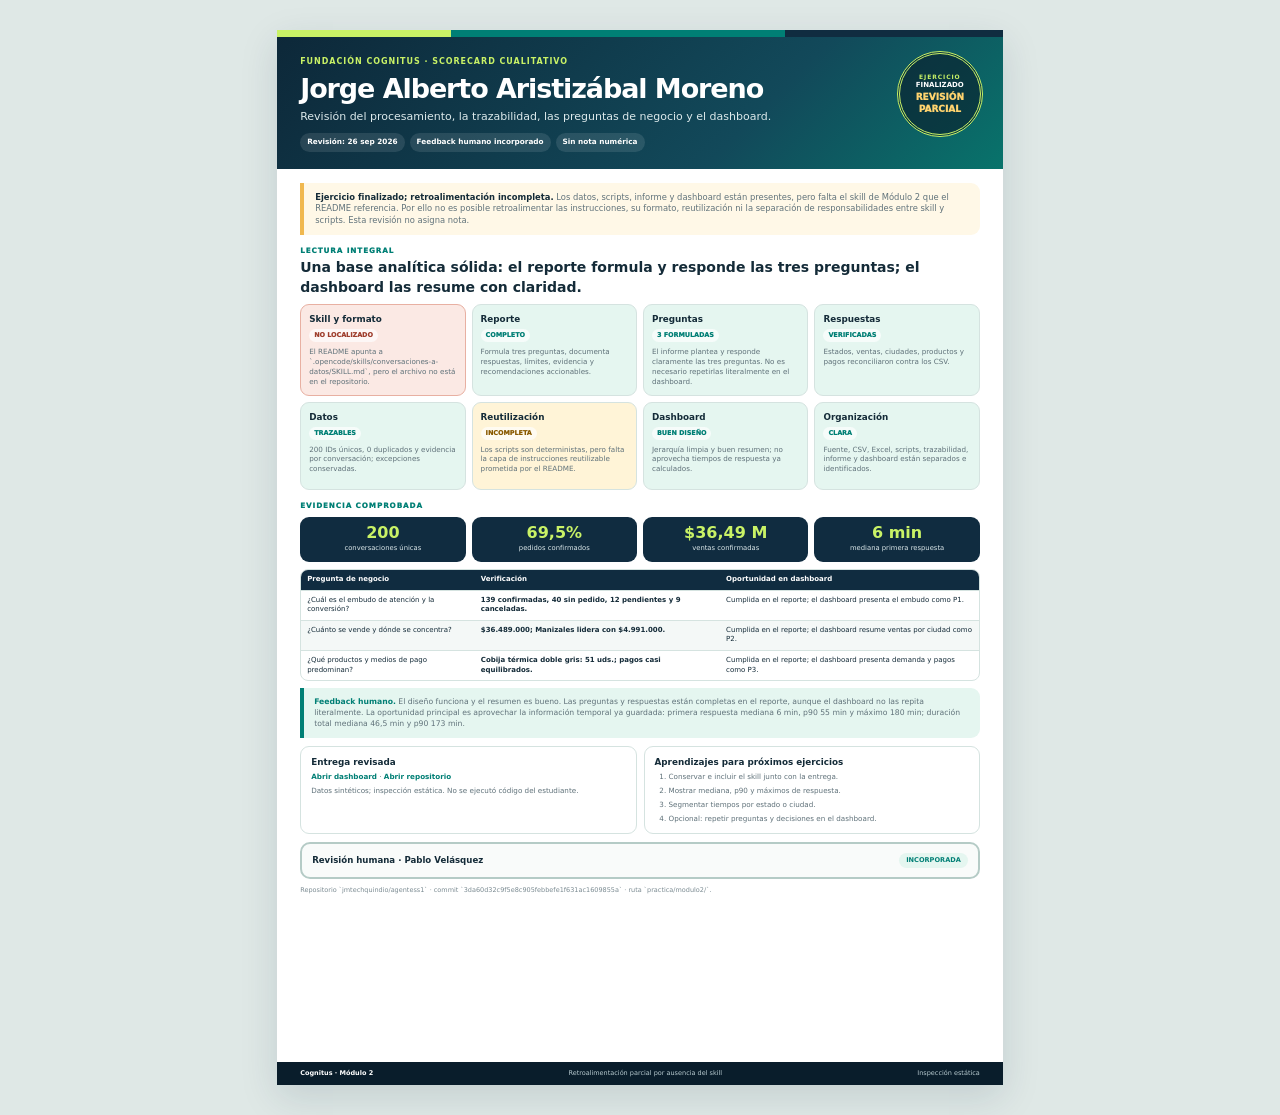
==== practica/modulo2/retroalimentacion/scorecard-jorge-alberto-aristizabal.html @ 7c9d4c4a "Add reviewed Module 2 scorecard (HTML)" ====
<!doctype html>
<html lang="es">
<head>
<meta charset="utf-8">
<meta name="viewport" content="width=device-width,initial-scale=1">
<meta name="robots" content="noindex,nofollow,noarchive">
<title>Scorecard · Módulo 2 · Jorge Alberto Aristizábal Moreno</title>
<style>
:root{--navy:#102c40;--teal:#007f75;--lime:#c9f266;--mint:#e5f6f0;--paper:#f4f8f7;--ink:#142b38;--muted:#60727a;--line:#d5e3e0;--amber:#fff4d7;--rose:#fbe9e4}
*{box-sizing:border-box}@page{size:A4;margin:9mm}html,body{margin:0;background:#dfe8e6;color:var(--ink);font:11px/1.38 Inter,ui-sans-serif,system-ui,-apple-system,"Segoe UI",sans-serif;-webkit-print-color-adjust:exact;print-color-adjust:exact}.sheet{width:192mm;min-height:279mm;margin:8mm auto;background:#fff;box-shadow:0 12px 36px #102c4022;position:relative;overflow:hidden}.stripe{height:7px;background:linear-gradient(90deg,var(--lime) 0 24%,var(--teal) 24% 70%,var(--navy) 70%)}header{padding:19px 23px 17px;color:#fff;background:linear-gradient(135deg,#0d2839,#12495a 65%,#08736b);position:relative}.brand{font-size:8px;font-weight:900;letter-spacing:.12em;text-transform:uppercase;color:var(--lime)}h1,h2,h3,p{margin:0}h1{font-size:27px;line-height:1;margin-top:8px;letter-spacing:-.04em;max-width:520px}header p{max-width:545px;margin-top:7px;color:#dce9eb}.meta{display:flex;gap:5px;flex-wrap:wrap;margin-top:9px}.pill{padding:4px 7px;border-radius:999px;background:#ffffff1b;font-size:7.3px;font-weight:800}.seal{position:absolute;right:20px;top:14px;width:86px;height:86px;border:3px double var(--lime);border-radius:50%;display:grid;place-content:center;text-align:center;background:#091d2b99}.seal b,.seal span,.seal em{display:block}.seal b{color:var(--lime);font-size:6px;letter-spacing:.15em}.seal span{font-size:7px;font-weight:900}.seal em{color:#ffd36e;font-style:normal;font-size:9px;font-weight:950}main{padding:14px 23px 28px}.notice{padding:9px 11px;border-left:4px solid #f0b84f;border-radius:0 9px 9px 0;background:#fff8e7;color:var(--muted);font-size:8.4px}.notice b{color:var(--ink)}.section{margin-top:11px}.label{color:var(--teal);font-size:7.2px;font-weight:950;letter-spacing:.13em;text-transform:uppercase}h2{font-size:14px;margin-top:2px}.grid{display:grid;grid-template-columns:repeat(4,1fr);gap:6px;margin-top:7px}.card{padding:8px;border:1px solid var(--line);border-radius:9px;min-height:88px;break-inside:avoid}.card.good{background:var(--mint)}.card.warn{background:var(--amber)}.card.alert{background:var(--rose);border-color:#e8b0a2}.card h3{font-size:8.8px}.status{display:inline-block;margin-top:4px;padding:2px 5px;border-radius:999px;background:#ffffffaa;color:var(--teal);font-size:6.4px;font-weight:950;text-transform:uppercase}.card.alert .status{color:#9f3f2e}.card.warn .status{color:#8a5a00}.card p{margin-top:5px;color:var(--muted);font-size:7.2px}.metrics{display:grid;grid-template-columns:repeat(4,1fr);gap:6px;margin-top:7px}.metric{padding:8px;border-radius:9px;background:var(--navy);text-align:center;color:#dce8ea}.metric strong{display:block;color:var(--lime);font-size:16px;line-height:1}.metric span{display:block;margin-top:3px;font-size:6.8px}.qtable{width:100%;margin-top:7px;border-collapse:separate;border-spacing:0;border:1px solid var(--line);border-radius:8px;overflow:hidden;font-size:7px}.qtable th{padding:5px 6px;background:var(--navy);color:#fff;text-align:left}.qtable td{padding:5px 6px;border-top:1px solid var(--line);vertical-align:top}.qtable tr:nth-child(even) td{background:var(--paper)}.finding{margin-top:7px;padding:9px 10px;border-left:4px solid var(--teal);border-radius:0 9px 9px 0;background:var(--mint);font-size:7.7px;color:var(--muted)}.finding b{color:var(--teal)}.bottom{display:grid;grid-template-columns:1fr 1fr;gap:7px;margin-top:8px}.panel{padding:9px 10px;border:1px solid var(--line);border-radius:9px;background:#fff}.panel h3{font-size:8.8px}.panel p,.panel li{margin-top:4px;color:var(--muted);font-size:7.2px}.panel ol{margin:4px 0 0;padding-left:14px}.links a{color:var(--teal);font-weight:850;text-decoration:none}.human{margin-top:8px;padding:9px 10px;border:2px solid #b5cbc6;border-radius:10px;background:#f9fbfa;display:flex;justify-content:space-between;align-items:center}.human b{font-size:8.6px}.human span{padding:3px 7px;border-radius:999px;background:var(--mint);color:var(--teal);font-size:6.6px;font-weight:900;text-transform:uppercase}.trace{margin-top:7px;color:#7a8a91;font-size:6.5px}footer{position:absolute;bottom:0;left:0;right:0;padding:7px 23px;background:#091d2b;color:#b8cbd0;font-size:6.5px;display:flex;justify-content:space-between}footer b{color:#fff}@media screen and (max-width:800px){html,body{background:#fff}.sheet{width:100%;min-height:0;margin:0;box-shadow:none}.seal{right:10px;width:72px;height:72px}header{padding-right:94px}.grid{grid-template-columns:1fr 1fr}.bottom{grid-template-columns:1fr}footer{position:static;margin-top:12px}}@media print{html,body{background:#fff}.sheet{width:auto;min-height:279mm;margin:0;box-shadow:none}.card,.panel,.finding{break-inside:avoid}}
</style>
</head>
<body>
<article class="sheet"><div class="stripe"></div>
<header><div class="brand">Fundación Cognitus · Scorecard cualitativo</div><div class="seal"><b>EJERCICIO</b><span>FINALIZADO</span><em>REVISIÓN PARCIAL</em></div><h1>Jorge Alberto Aristizábal Moreno</h1><p>Revisión del procesamiento, la trazabilidad, las preguntas de negocio y el dashboard.</p><div class="meta"><span class="pill">Revisión: 26 sep 2026</span><span class="pill">Feedback humano incorporado</span><span class="pill">Sin nota numérica</span></div></header>
<main>
<div class="notice"><b>Ejercicio finalizado; retroalimentación incompleta.</b> Los datos, scripts, informe y dashboard están presentes, pero falta el skill de Módulo 2 que el README referencia. Por ello no es posible retroalimentar las instrucciones, su formato, reutilización ni la separación de responsabilidades entre skill y scripts. Esta revisión no asigna nota.</div>
<section class="section"><div class="label">Lectura integral</div><h2>Una base analítica sólida: el reporte formula y responde las tres preguntas; el dashboard las resume con claridad.</h2><div class="grid">
<article class="card alert"><h3>Skill y formato</h3><span class="status">No localizado</span><p>El README apunta a `.opencode/skills/conversaciones-a-datos/SKILL.md`, pero el archivo no está en el repositorio.</p></article>
<article class="card good"><h3>Reporte</h3><span class="status">Completo</span><p>Formula tres preguntas, documenta respuestas, límites, evidencia y recomendaciones accionables.</p></article>
<article class="card good"><h3>Preguntas</h3><span class="status">3 formuladas</span><p>El informe plantea y responde claramente las tres preguntas. No es necesario repetirlas literalmente en el dashboard.</p></article>
<article class="card good"><h3>Respuestas</h3><span class="status">Verificadas</span><p>Estados, ventas, ciudades, productos y pagos reconciliaron contra los CSV.</p></article>
<article class="card good"><h3>Datos</h3><span class="status">Trazables</span><p>200 IDs únicos, 0 duplicados y evidencia por conversación; excepciones conservadas.</p></article>
<article class="card warn"><h3>Reutilización</h3><span class="status">Incompleta</span><p>Los scripts son deterministas, pero falta la capa de instrucciones reutilizable prometida por el README.</p></article>
<article class="card good"><h3>Dashboard</h3><span class="status">Buen diseño</span><p>Jerarquía limpia y buen resumen; no aprovecha tiempos de respuesta ya calculados.</p></article>
<article class="card good"><h3>Organización</h3><span class="status">Clara</span><p>Fuente, CSV, Excel, scripts, trazabilidad, informe y dashboard están separados e identificados.</p></article>
</div></section>
<section class="section"><div class="label">Evidencia comprobada</div><div class="metrics"><div class="metric"><strong>200</strong><span>conversaciones únicas</span></div><div class="metric"><strong>69,5%</strong><span>pedidos confirmados</span></div><div class="metric"><strong>$36,49 M</strong><span>ventas confirmadas</span></div><div class="metric"><strong>6 min</strong><span>mediana primera respuesta</span></div></div>
<table class="qtable"><thead><tr><th>Pregunta de negocio</th><th>Verificación</th><th>Oportunidad en dashboard</th></tr></thead><tbody>
<tr><td>¿Cuál es el embudo de atención y la conversión?</td><td><b>139 confirmadas, 40 sin pedido, 12 pendientes y 9 canceladas.</b></td><td>Cumplida en el reporte; el dashboard presenta el embudo como P1.</td></tr>
<tr><td>¿Cuánto se vende y dónde se concentra?</td><td><b>$36.489.000; Manizales lidera con $4.991.000.</b></td><td>Cumplida en el reporte; el dashboard resume ventas por ciudad como P2.</td></tr>
<tr><td>¿Qué productos y medios de pago predominan?</td><td><b>Cobija térmica doble gris: 51 uds.; pagos casi equilibrados.</b></td><td>Cumplida en el reporte; el dashboard presenta demanda y pagos como P3.</td></tr>
</tbody></table>
<div class="finding"><b>Feedback humano.</b> El diseño funciona y el resumen es bueno. Las preguntas y respuestas están completas en el reporte, aunque el dashboard no las repita literalmente. La oportunidad principal es aprovechar la información temporal ya guardada: primera respuesta mediana 6 min, p90 55 min y máximo 180 min; duración total mediana 46,5 min y p90 173 min.</div></section>
<div class="bottom">
<section class="panel links"><h3>Entrega revisada</h3><p><a href="https://github.com/jmtechquindio/agentess1/blob/3da60d32c9f5e8c905febbefe1f631ac1609855a/practica/modulo2/dashboard.html">Abrir dashboard</a> · <a href="https://github.com/jmtechquindio/agentess1">Abrir repositorio</a></p><p>Datos sintéticos; inspección estática. No se ejecutó código del estudiante.</p></section>
<section class="panel"><h3>Aprendizajes para próximos ejercicios</h3><ol><li>Conservar e incluir el skill junto con la entrega.</li><li>Mostrar mediana, p90 y máximos de respuesta.</li><li>Segmentar tiempos por estado o ciudad.</li><li>Opcional: repetir preguntas y decisiones en el dashboard.</li></ol></section>
</div>
<div class="human"><b>Revisión humana · Pablo Velásquez</b><span>Incorporada</span></div><div class="trace">Repositorio `jmtechquindio/agentess1` · commit `3da60d32c9f5e8c905febbefe1f631ac1609855a` · ruta `practica/modulo2/`.</div>
</main><footer><b>Cognitus · Módulo 2</b><span>Retroalimentación parcial por ausencia del skill</span><span>Inspección estática</span></footer></article>
</body>
</html>
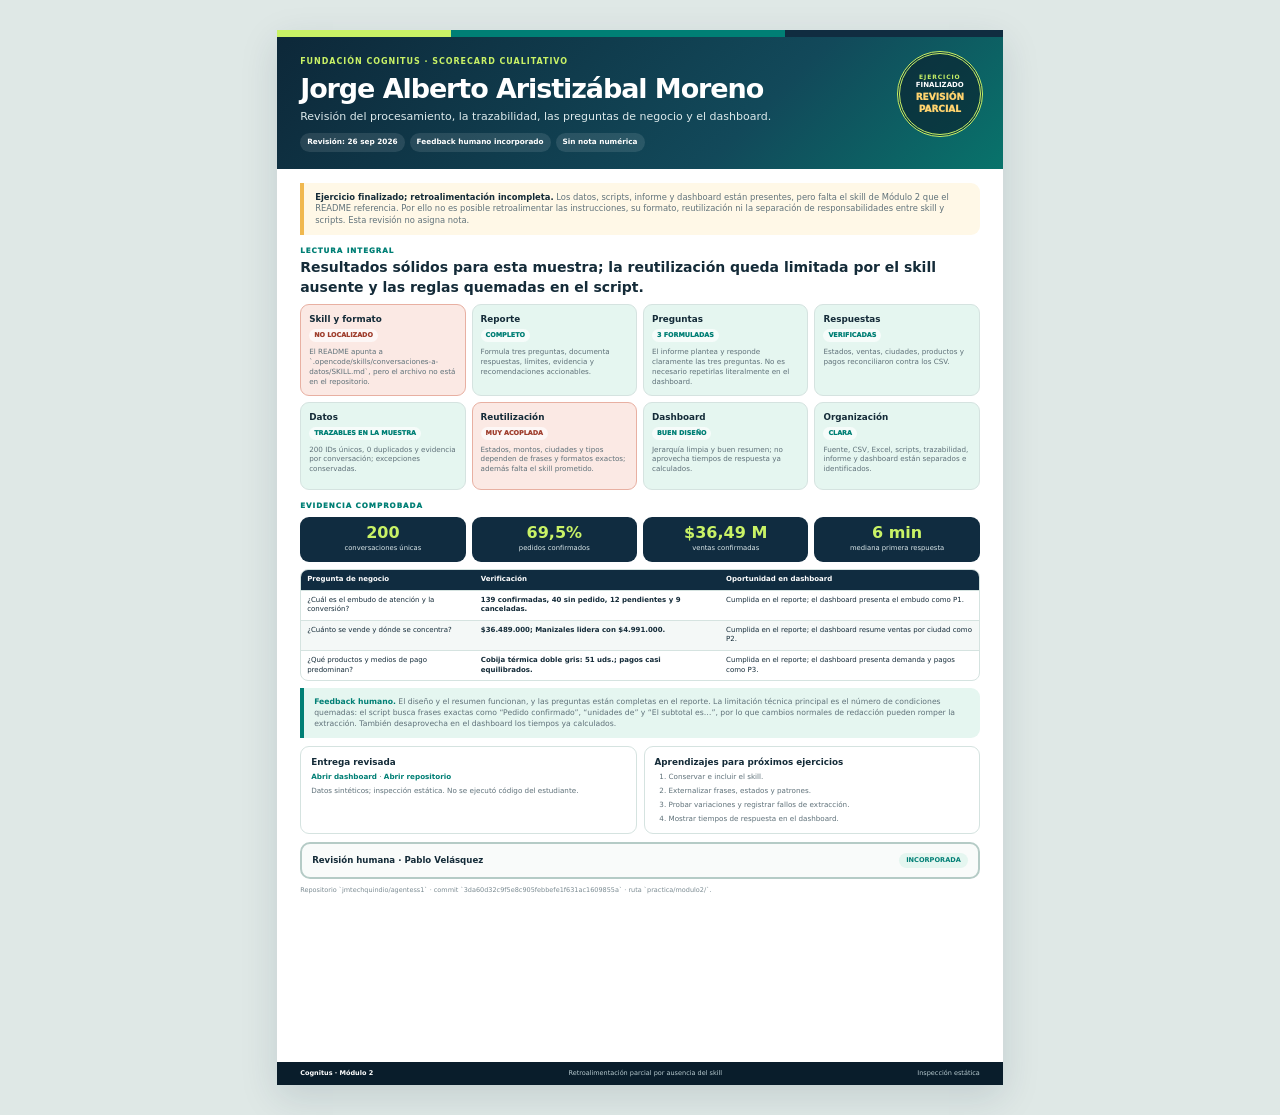
==== commit 6efa44ed: "Update Module 2 feedback (HTML)" ====
--- a/practica/modulo2/retroalimentacion/scorecard-jorge-alberto-aristizabal.html
+++ b/practica/modulo2/retroalimentacion/scorecard-jorge-alberto-aristizabal.html
@@ -15,13 +15,13 @@
 <header><div class="brand">Fundación Cognitus · Scorecard cualitativo</div><div class="seal"><b>EJERCICIO</b><span>FINALIZADO</span><em>REVISIÓN PARCIAL</em></div><h1>Jorge Alberto Aristizábal Moreno</h1><p>Revisión del procesamiento, la trazabilidad, las preguntas de negocio y el dashboard.</p><div class="meta"><span class="pill">Revisión: 26 sep 2026</span><span class="pill">Feedback humano incorporado</span><span class="pill">Sin nota numérica</span></div></header>
 <main>
 <div class="notice"><b>Ejercicio finalizado; retroalimentación incompleta.</b> Los datos, scripts, informe y dashboard están presentes, pero falta el skill de Módulo 2 que el README referencia. Por ello no es posible retroalimentar las instrucciones, su formato, reutilización ni la separación de responsabilidades entre skill y scripts. Esta revisión no asigna nota.</div>
-<section class="section"><div class="label">Lectura integral</div><h2>Una base analítica sólida: el reporte formula y responde las tres preguntas; el dashboard las resume con claridad.</h2><div class="grid">
+<section class="section"><div class="label">Lectura integral</div><h2>Resultados sólidos para esta muestra; la reutilización queda limitada por el skill ausente y las reglas quemadas en el script.</h2><div class="grid">
 <article class="card alert"><h3>Skill y formato</h3><span class="status">No localizado</span><p>El README apunta a `.opencode/skills/conversaciones-a-datos/SKILL.md`, pero el archivo no está en el repositorio.</p></article>
 <article class="card good"><h3>Reporte</h3><span class="status">Completo</span><p>Formula tres preguntas, documenta respuestas, límites, evidencia y recomendaciones accionables.</p></article>
 <article class="card good"><h3>Preguntas</h3><span class="status">3 formuladas</span><p>El informe plantea y responde claramente las tres preguntas. No es necesario repetirlas literalmente en el dashboard.</p></article>
 <article class="card good"><h3>Respuestas</h3><span class="status">Verificadas</span><p>Estados, ventas, ciudades, productos y pagos reconciliaron contra los CSV.</p></article>
-<article class="card good"><h3>Datos</h3><span class="status">Trazables</span><p>200 IDs únicos, 0 duplicados y evidencia por conversación; excepciones conservadas.</p></article>
-<article class="card warn"><h3>Reutilización</h3><span class="status">Incompleta</span><p>Los scripts son deterministas, pero falta la capa de instrucciones reutilizable prometida por el README.</p></article>
+<article class="card good"><h3>Datos</h3><span class="status">Trazables en la muestra</span><p>200 IDs únicos, 0 duplicados y evidencia por conversación; excepciones conservadas.</p></article>
+<article class="card alert"><h3>Reutilización</h3><span class="status">Muy acoplada</span><p>Estados, montos, ciudades y tipos dependen de frases y formatos exactos; además falta el skill prometido.</p></article>
 <article class="card good"><h3>Dashboard</h3><span class="status">Buen diseño</span><p>Jerarquía limpia y buen resumen; no aprovecha tiempos de respuesta ya calculados.</p></article>
 <article class="card good"><h3>Organización</h3><span class="status">Clara</span><p>Fuente, CSV, Excel, scripts, trazabilidad, informe y dashboard están separados e identificados.</p></article>
 </div></section>
@@ -31,10 +31,10 @@
 <tr><td>¿Cuánto se vende y dónde se concentra?</td><td><b>$36.489.000; Manizales lidera con $4.991.000.</b></td><td>Cumplida en el reporte; el dashboard resume ventas por ciudad como P2.</td></tr>
 <tr><td>¿Qué productos y medios de pago predominan?</td><td><b>Cobija térmica doble gris: 51 uds.; pagos casi equilibrados.</b></td><td>Cumplida en el reporte; el dashboard presenta demanda y pagos como P3.</td></tr>
 </tbody></table>
-<div class="finding"><b>Feedback humano.</b> El diseño funciona y el resumen es bueno. Las preguntas y respuestas están completas en el reporte, aunque el dashboard no las repita literalmente. La oportunidad principal es aprovechar la información temporal ya guardada: primera respuesta mediana 6 min, p90 55 min y máximo 180 min; duración total mediana 46,5 min y p90 173 min.</div></section>
+<div class="finding"><b>Feedback humano.</b> El diseño y el resumen funcionan, y las preguntas están completas en el reporte. La limitación técnica principal es el número de condiciones quemadas: el script busca frases exactas como “Pedido confirmado”, “unidades de” y “El subtotal es…”, por lo que cambios normales de redacción pueden romper la extracción. También desaprovecha en el dashboard los tiempos ya calculados.</div></section>
 <div class="bottom">
 <section class="panel links"><h3>Entrega revisada</h3><p><a href="https://github.com/jmtechquindio/agentess1/blob/3da60d32c9f5e8c905febbefe1f631ac1609855a/practica/modulo2/dashboard.html">Abrir dashboard</a> · <a href="https://github.com/jmtechquindio/agentess1">Abrir repositorio</a></p><p>Datos sintéticos; inspección estática. No se ejecutó código del estudiante.</p></section>
-<section class="panel"><h3>Aprendizajes para próximos ejercicios</h3><ol><li>Conservar e incluir el skill junto con la entrega.</li><li>Mostrar mediana, p90 y máximos de respuesta.</li><li>Segmentar tiempos por estado o ciudad.</li><li>Opcional: repetir preguntas y decisiones en el dashboard.</li></ol></section>
+<section class="panel"><h3>Aprendizajes para próximos ejercicios</h3><ol><li>Conservar e incluir el skill.</li><li>Externalizar frases, estados y patrones.</li><li>Probar variaciones y registrar fallos de extracción.</li><li>Mostrar tiempos de respuesta en el dashboard.</li></ol></section>
 </div>
 <div class="human"><b>Revisión humana · Pablo Velásquez</b><span>Incorporada</span></div><div class="trace">Repositorio `jmtechquindio/agentess1` · commit `3da60d32c9f5e8c905febbefe1f631ac1609855a` · ruta `practica/modulo2/`.</div>
 </main><footer><b>Cognitus · Módulo 2</b><span>Retroalimentación parcial por ausencia del skill</span><span>Inspección estática</span></footer></article>
